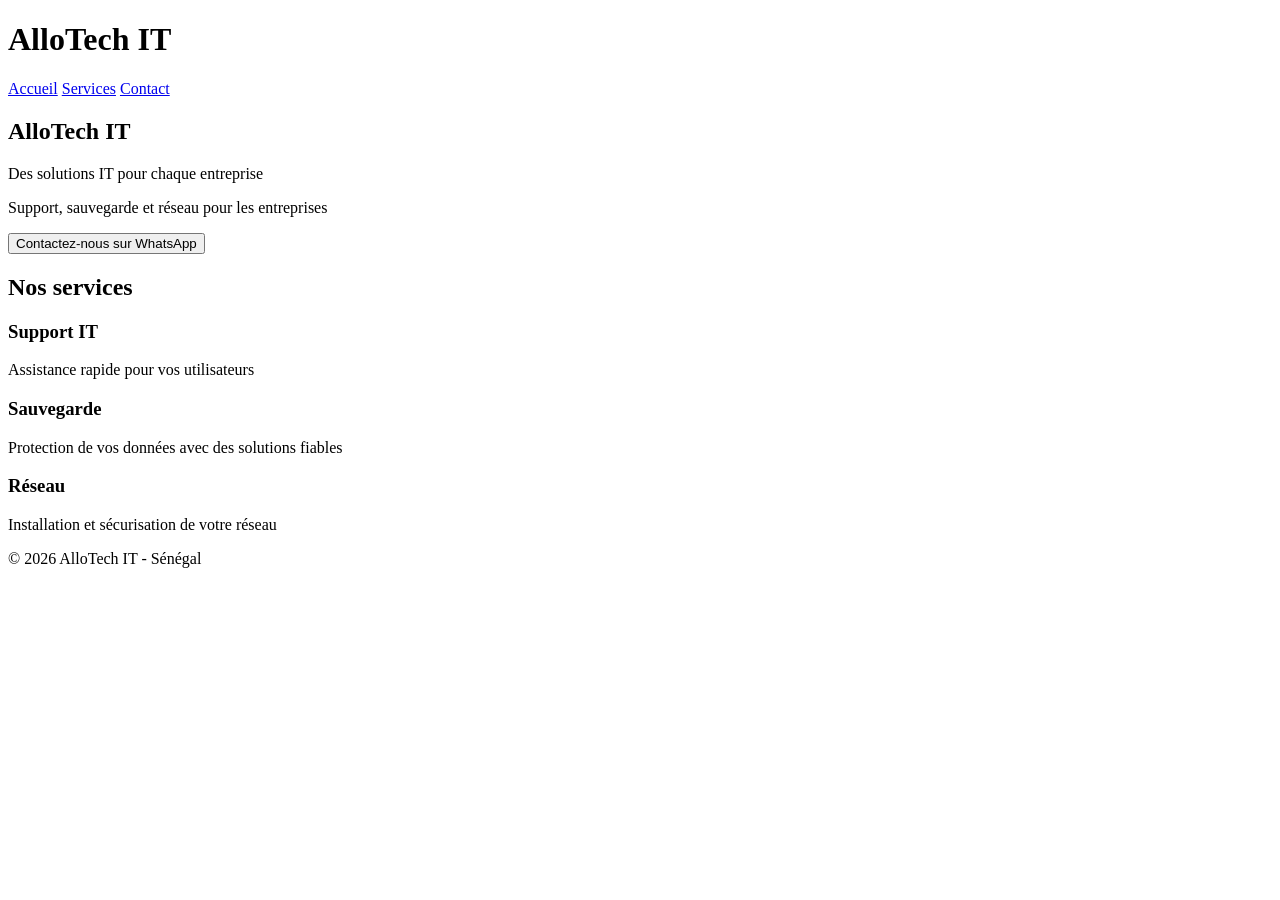
==== index.html @ cc36c5da "Premier site web" ====
<!DOCTYPE html>
<html lang="fr">
<head>
    <meta charset="UTF-8">
    <title>AlloTech IT - Support Informatique Sénégal</title>
    <link rel="stylesheet" href="style.css">
</head>

<body>

<header>
    <h1>AlloTech IT</h1>
    <nav>
        <a href="#">Accueil</a>
        <a href="#">Services</a>
        <a href="#">Contact</a>
    </nav>
</header>

<section class="hero">
    <h2>AlloTech IT</h2>

    <p class="slogan">Des solutions IT pour chaque entreprise</p>

    <p>Support, sauvegarde et réseau pour les entreprises</p>

    <a href="https://wa.me/221756447598?text=Bonjour%20je%20souhaite%20un%20service%20informatique" target="_blank">
        <button>Contactez-nous sur WhatsApp</button>
    </a>
</section>

<section class="services">
    <h2>Nos services</h2>

    <div class="cards">

        <div class="card">
            <h3>Support IT</h3>
            <p>Assistance rapide pour vos utilisateurs</p>
        </div>

        <div class="card">
            <h3>Sauvegarde</h3>
            <p>Protection de vos données avec des solutions fiables</p>
        </div>

        <div class="card">
            <h3>Réseau</h3>
            <p>Installation et sécurisation de votre réseau</p>
        </div>

    </div>
</section>

<footer>
    <p>© 2026 AlloTech IT - Sénégal</p>
</footer>

</body>
</html>
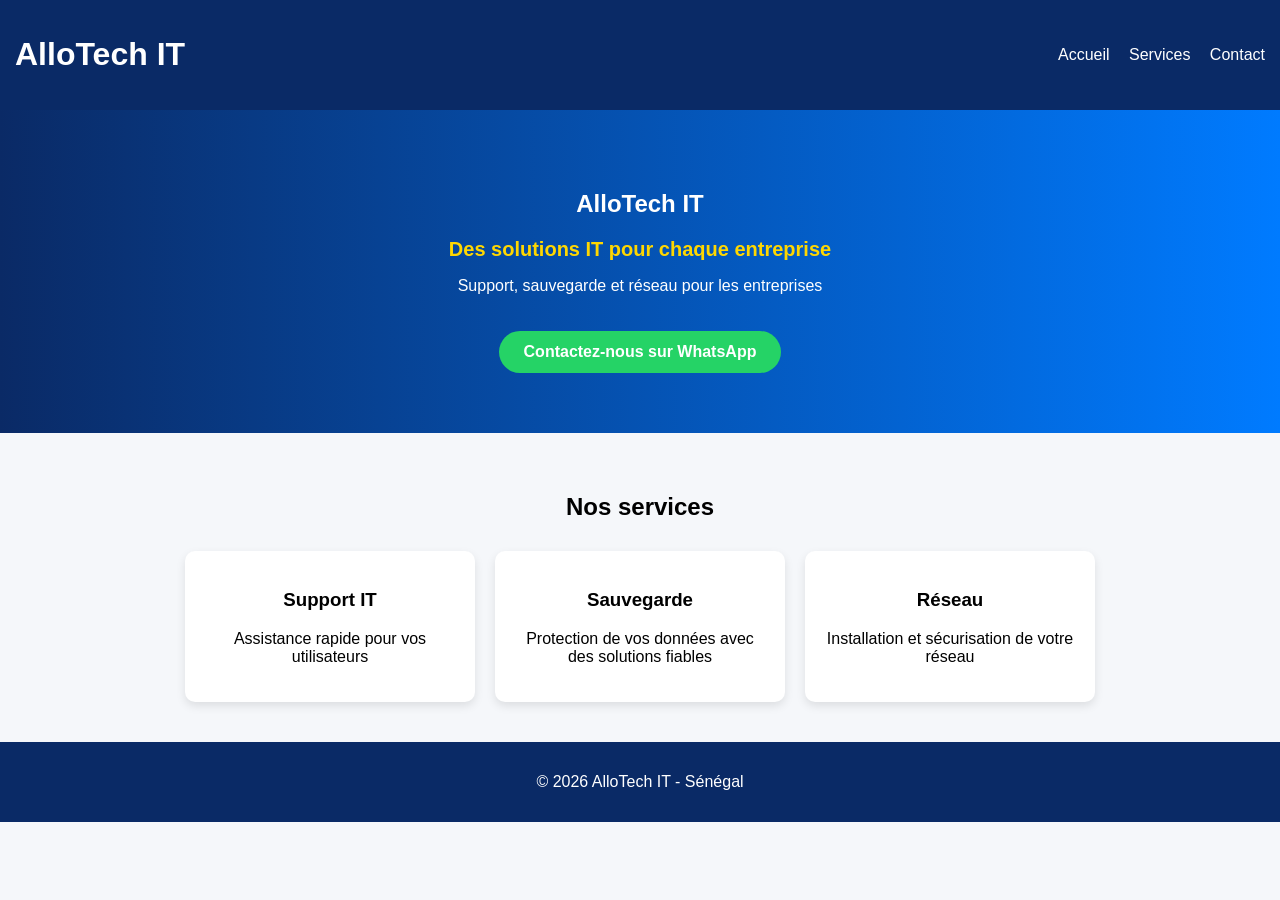
==== commit edc5c6b3: "changement" ====
--- a/index.html
+++ b/index.html
@@ -12,7 +12,7 @@
     <h1>AlloTech IT</h1>
     <nav>
         <a href="#">Accueil</a>
-        <a href="#">Services</a>
+        <a href="services.html">Services</a>
         <a href="#">Contact</a>
     </nav>
 </header>
--- a/style.css
+++ b/style.css
@@ -0,0 +1,111 @@
+body {
+    font-family: Arial, sans-serif;
+    margin: 0;
+    background-color: #f5f7fa;
+}
+
+/* HEADER */
+header {
+    background: #0a2a66;
+    color: white;
+    padding: 15px;
+    display: flex;
+    justify-content: space-between;
+    align-items: center;
+}
+
+nav a {
+    color: white;
+    margin-left: 15px;
+    text-decoration: none;
+}
+
+nav a:hover {
+    text-decoration: underline;
+}
+
+/* HERO */
+.hero {
+    text-align: center;
+    padding: 60px 20px;
+    background: linear-gradient(to right, #0a2a66, #007bff);
+    color: white;
+}
+
+.slogan {
+    font-size: 20px;
+    font-weight: bold;
+    margin: 10px 0;
+    color: #ffd700;
+}
+
+.hero button {
+    margin-top: 20px;
+    padding: 12px 25px;
+    background: #25D366;
+    border: none;
+    color: white;
+    font-size: 16px;
+    cursor: pointer;
+    border-radius: 25px;
+    font-weight: bold;
+    transition: 0.3s;
+}
+
+.hero button:hover {
+    background-color: #1ebe5d;
+    transform: scale(1.05);
+}
+
+/* SERVICES */
+.services {
+    padding: 40px;
+    text-align: center;
+}
+
+.cards {
+    display: flex;
+    justify-content: center;
+    gap: 20px;
+    margin-top: 30px;
+}
+
+.card {
+    background: white;
+    padding: 20px;
+    width: 250px;
+    border-radius: 10px;
+    box-shadow: 0px 4px 10px rgba(0,0,0,0.1);
+    transition: transform 0.3s ease, box-shadow 0.3s ease;
+}
+
+.card:hover {
+    transform: translateY(-10px);
+    box-shadow: 0px 10px 20px rgba(0,0,0,0.2);
+}
+
+/* FOOTER */
+footer {
+    background: #0a2a66;
+    color: white;
+    text-align: center;
+    padding: 15px;
+}
+
+/* MOBILE */
+@media (max-width: 768px) {
+
+    header {
+        flex-direction: column;
+        text-align: center;
+    }
+
+    .cards {
+        flex-direction: column;
+        align-items: center;
+    }
+
+    .card {
+        width: 90%;
+    }
+}
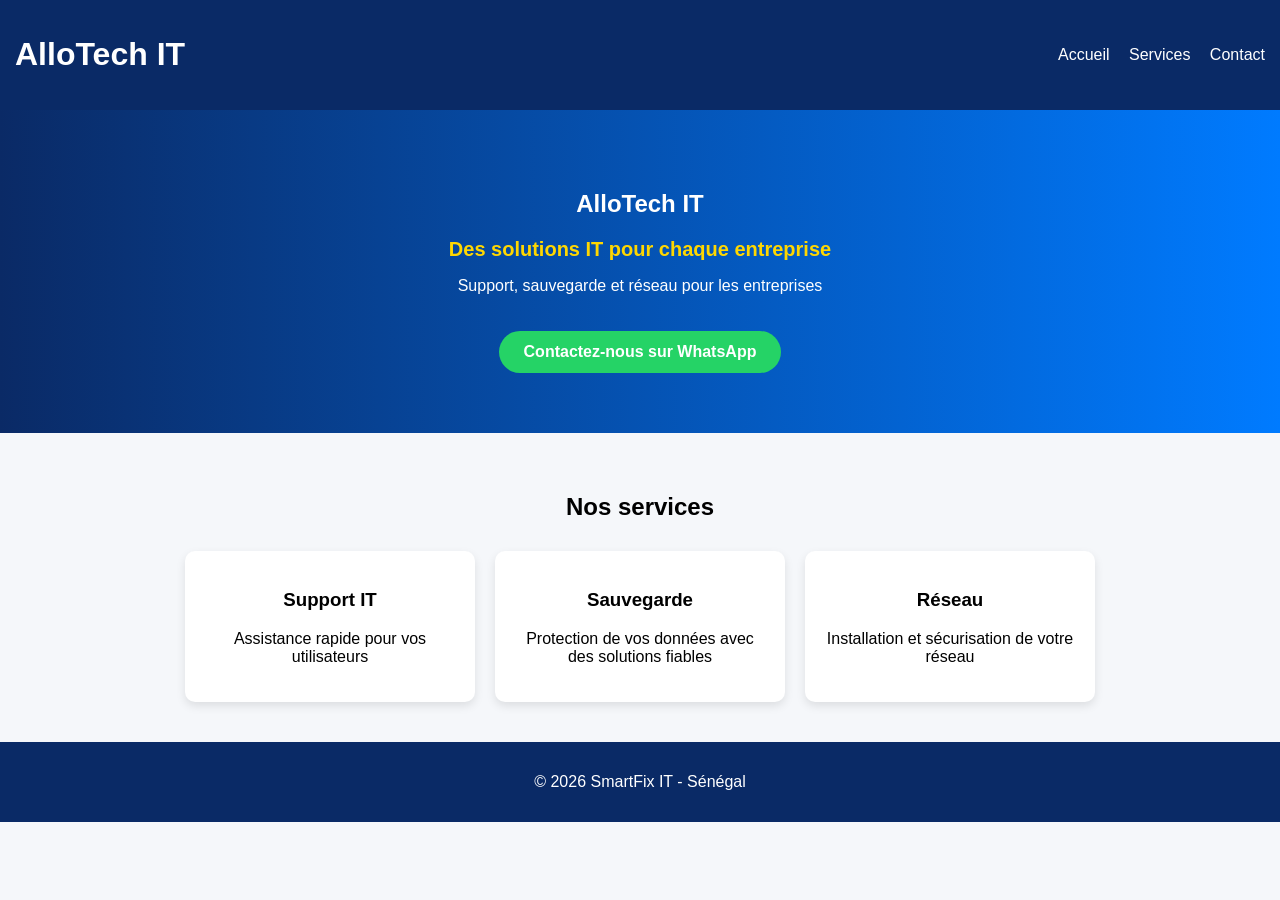
==== commit ca749d40: "modificatiosecond7" ====
--- a/index.html
+++ b/index.html
@@ -53,7 +53,7 @@
 </section>
 
 <footer>
-    <p>© 2026 AlloTech IT - Sénégal</p>
+    <p>© 2026 SmartFix IT - Sénégal</p>
 </footer>
 
 </body>
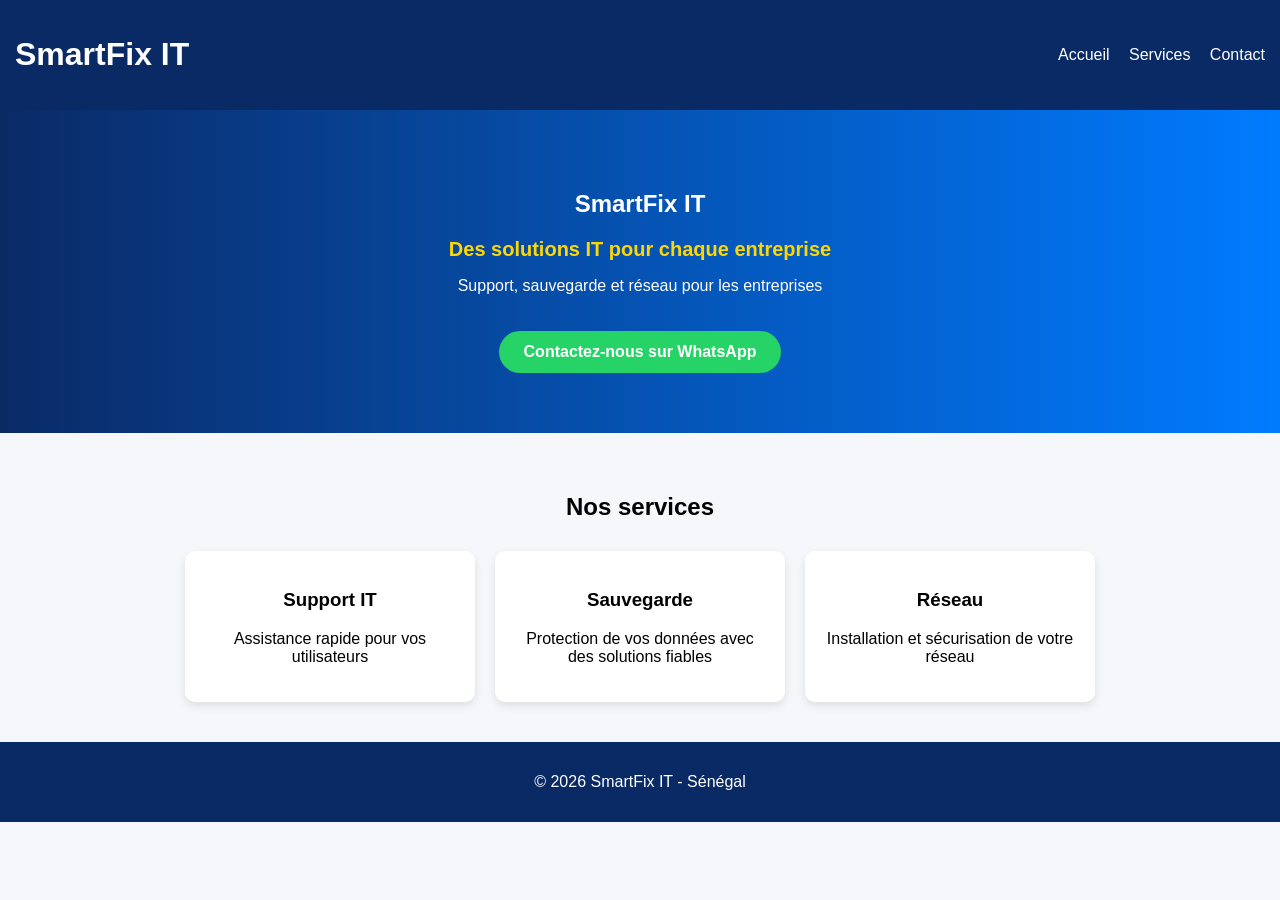
==== commit 3ea0a86a: "modificatiosecondhtml" ====
--- a/index.html
+++ b/index.html
@@ -2,14 +2,14 @@
 <html lang="fr">
 <head>
     <meta charset="UTF-8">
-    <title>AlloTech IT - Support Informatique Sénégal</title>
+    <title>SmartFix IT- Support Informatique Sénégal</title>
     <link rel="stylesheet" href="style.css">
 </head>
 
 <body>
 
 <header>
-    <h1>AlloTech IT</h1>
+    <h1>SmartFix IT</h1>
     <nav>
         <a href="#">Accueil</a>
         <a href="services.html">Services</a>
@@ -18,7 +18,7 @@
 </header>
 
 <section class="hero">
-    <h2>AlloTech IT</h2>
+    <h2>SmartFix IT</h2>
 
     <p class="slogan">Des solutions IT pour chaque entreprise</p>
 
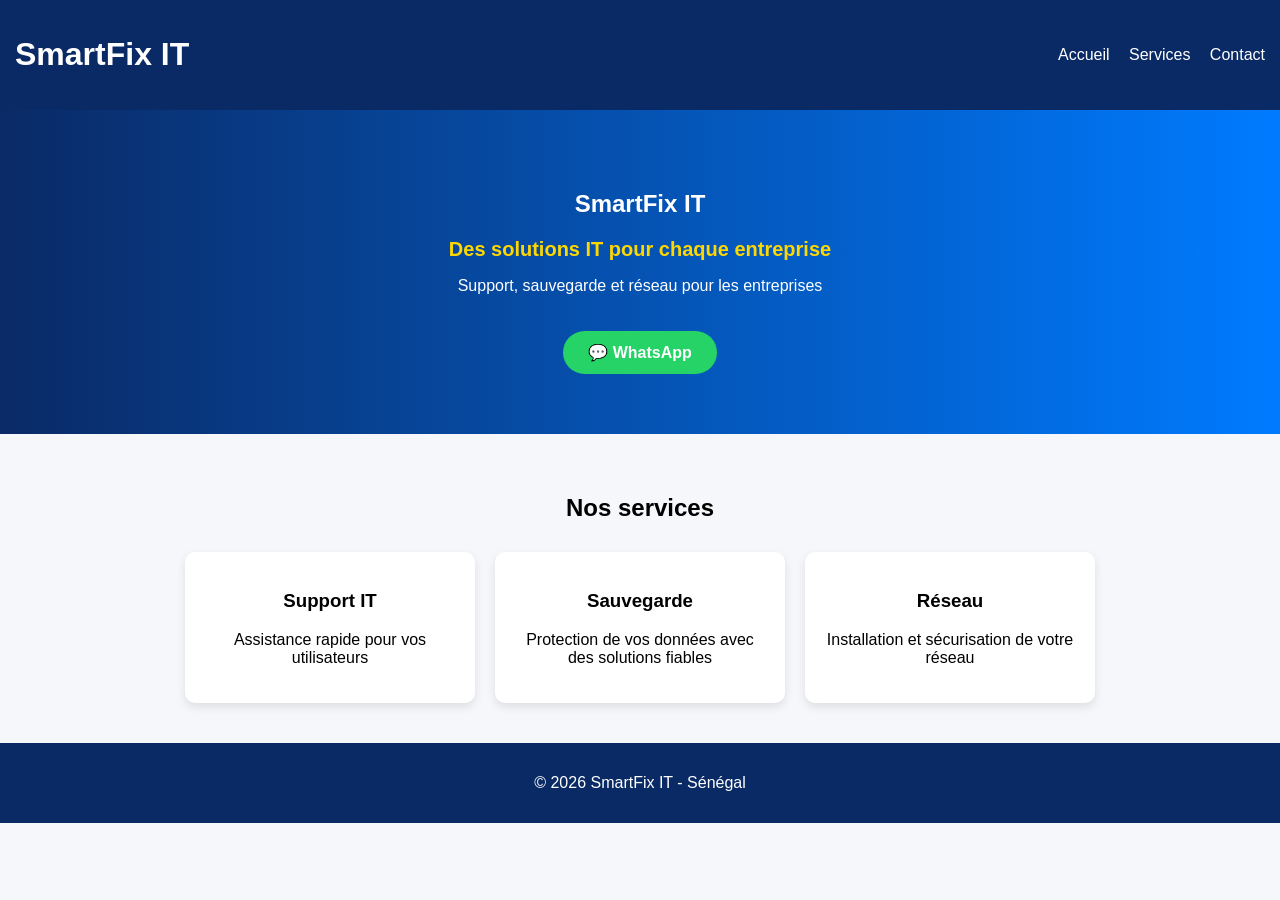
==== commit bfbec027: "modificatioN BUTTON" ====
--- a/index.html
+++ b/index.html
@@ -25,8 +25,9 @@
     <p>Support, sauvegarde et réseau pour les entreprises</p>
 
     <a href="https://wa.me/221756447598?text=Bonjour%20je%20souhaite%20un%20service%20informatique" target="_blank">
-        <button>Contactez-nous sur WhatsApp</button>
-    </a>
+    <button class="whatsapp-btn">💬 WhatsApp</button>
+
+</a>
 </section>
 
 <section class="services">
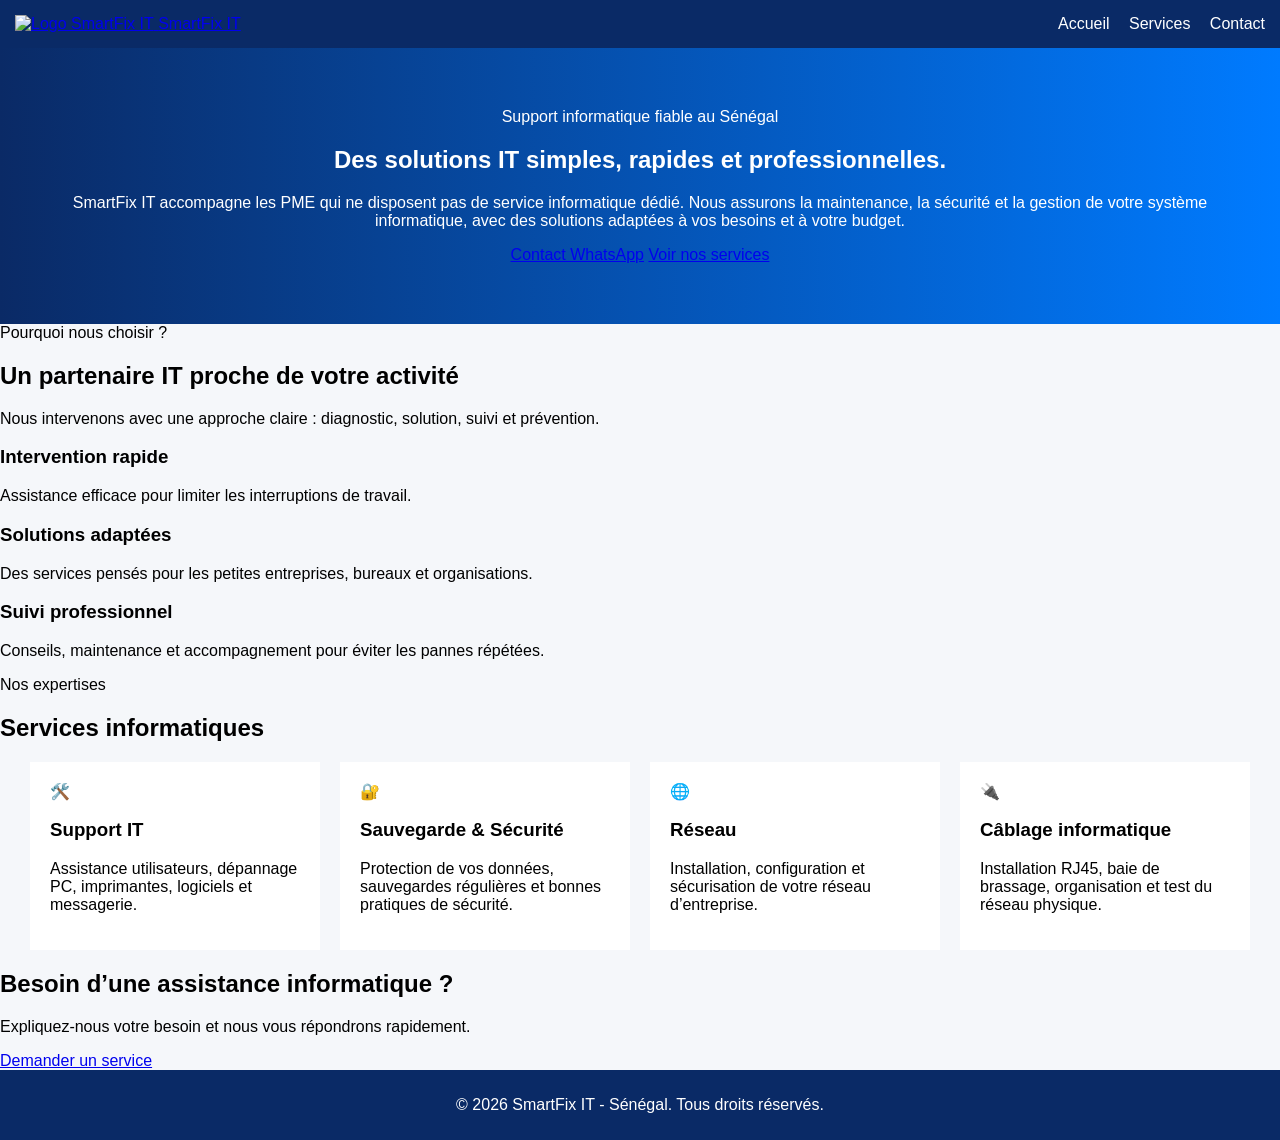
==== commit e62f3025: "text  modif" ====
--- a/index.html
+++ b/index.html
@@ -2,61 +2,104 @@
 <html lang="fr">
 <head>
     <meta charset="UTF-8">
-    <title>SmartFix IT- Support Informatique Sénégal</title>
+    <meta name="viewport" content="width=device-width, initial-scale=1.0">
+    <meta name="description" content="SmartFix IT accompagne les entreprises au Sénégal avec des services de support informatique, réseau, sauvegarde, sécurité et câblage.">
+    <title>SmartFix IT - Support Informatique au Sénégal</title>
     <link rel="stylesheet" href="style.css">
 </head>
-
 <body>
 
-<header>
-    <h1>SmartFix IT</h1>
-    <nav>
-        <a href="#">Accueil</a>
+<header class="site-header">
+    <a class="brand" href="index.html" aria-label="Accueil SmartFix IT">
+        <img src="images/logo.png" alt="Logo SmartFix IT" class="logo">
+        <span>SmartFix IT</span>
+    </a>
+    <nav class="main-nav" aria-label="Navigation principale">
+        <a class="active" href="index.html">Accueil</a>
         <a href="services.html">Services</a>
-        <a href="#">Contact</a>
+        <a href="contact.html">Contact</a>
     </nav>
 </header>
 
-<section class="hero">
-    <h2>SmartFix IT</h2>
+<main>
+    <section class="hero hero-home">
+        <div class="hero-content">
+            <span class="badge">Support informatique fiable au Sénégal</span>
+            <h1>Des solutions IT simples, rapides et professionnelles.</h1>
+            <p class="hero-text">SmartFix IT accompagne les PME qui ne disposent pas de service informatique dédié.
+Nous assurons la maintenance, la sécurité et la gestion de votre système informatique,
+avec des solutions adaptées à vos besoins et à votre budget.</p>
+            <div class="hero-actions">
+                <a class="btn btn-primary" href="https://wa.me/221756447598?text=Bonjour%20SmartFix%20IT%2C%20je%20souhaite%20un%20service%20informatique" target="_blank" rel="noopener">Contact WhatsApp</a>
+                <a class="btn btn-secondary" href="services.html">Voir nos services</a>
+            </div>
+        </div>
+    </section>
 
-    <p class="slogan">Des solutions IT pour chaque entreprise</p>
+    <section class="section intro-section">
+        <div class="section-title">
+            <span class="eyebrow">Pourquoi nous choisir ?</span>
+            <h2>Un partenaire IT proche de votre activité</h2>
+            <p>Nous intervenons avec une approche claire : diagnostic, solution, suivi et prévention.</p>
+        </div>
+        <div class="features-grid">
+            <article class="feature-card">
+                <h3>Intervention rapide</h3>
+                <p>Assistance efficace pour limiter les interruptions de travail.</p>
+            </article>
+            <article class="feature-card">
+                <h3>Solutions adaptées</h3>
+                <p>Des services pensés pour les petites entreprises, bureaux et organisations.</p>
+            </article>
+            <article class="feature-card">
+                <h3>Suivi professionnel</h3>
+                <p>Conseils, maintenance et accompagnement pour éviter les pannes répétées.</p>
+            </article>
+        </div>
+    </section>
 
-    <p>Support, sauvegarde et réseau pour les entreprises</p>
+    <section class="section services-section">
+        <div class="section-title">
+            <span class="eyebrow">Nos expertises</span>
+            <h2>Services informatiques</h2>
+        </div>
+        <div class="cards">
+            <article class="card">
+                <div class="card-icon">🛠️</div>
+                <h3>Support IT</h3>
+                <p>Assistance utilisateurs, dépannage PC, imprimantes, logiciels et messagerie.</p>
+            </article>
+            <article class="card">
+                <div class="card-icon">🔐</div>
+                <h3>Sauvegarde & Sécurité</h3>
+                <p>Protection de vos données, sauvegardes régulières et bonnes pratiques de sécurité.</p>
+            </article>
+            <article class="card">
+                <div class="card-icon">🌐</div>
+                <h3>Réseau</h3>
+                <p>Installation, configuration et sécurisation de votre réseau d’entreprise.</p>
+            </article>
+            <article class="card">
+                <div class="card-icon">🔌</div>
+                <h3>Câblage informatique</h3>
+                <p>Installation RJ45, baie de brassage, organisation et test du réseau physique.</p>
+            </article>
+        </div>
+    </section>
 
-    <a href="https://wa.me/221756447598?text=Bonjour%20je%20souhaite%20un%20service%20informatique" target="_blank">
-    <button class="whatsapp-btn">💬 WhatsApp</button>
+    <section class="cta-section">
+        <div>
+            <h2>Besoin d’une assistance informatique ?</h2>
+            <p>Expliquez-nous votre besoin et nous vous répondrons rapidement.</p>
+        </div>
+        <a class="btn btn-light" href="contact.html">Demander un service</a>
+    </section>
+</main>
 
-</a>
-</section>
-
-<section class="services">
-    <h2>Nos services</h2>
-
-    <div class="cards">
-
-        <div class="card">
-            <h3>Support IT</h3>
-            <p>Assistance rapide pour vos utilisateurs</p>
-        </div>
-
-        <div class="card">
-            <h3>Sauvegarde</h3>
-            <p>Protection de vos données avec des solutions fiables</p>
-        </div>
-
-        <div class="card">
-            <h3>Réseau</h3>
-            <p>Installation et sécurisation de votre réseau</p>
-        </div>
-
-    </div>
-</section>
-
-<footer>
-    <p>© 2026 SmartFix IT - Sénégal</p>
+<footer class="site-footer">
+    <p>© 2026 SmartFix IT - Sénégal. Tous droits réservés.</p>
 </footer>
 
+<script src="script.js"></script>
 </body>
 </html>
-
--- a/style.css
+++ b/style.css
@@ -1,7 +1,7 @@
 body {
-    font-family: Arial, sans-serif;
+    font-family: Arial;
     margin: 0;
-    background-color: #f5f7fa;
+    background: #f5f7fa;
 }
 
 /* HEADER */
@@ -11,7 +11,6 @@
     padding: 15px;
     display: flex;
     justify-content: space-between;
-    align-items: center;
 }
 
 nav a {
@@ -20,41 +19,17 @@
     text-decoration: none;
 }
 
-nav a:hover {
-    text-decoration: underline;
-}
-
 /* HERO */
 .hero {
     text-align: center;
-    padding: 60px 20px;
+    padding: 60px;
     background: linear-gradient(to right, #0a2a66, #007bff);
     color: white;
 }
 
 .slogan {
-    font-size: 20px;
+    color: gold;
     font-weight: bold;
-    margin: 10px 0;
-    color: #ffd700;
-}
-
-.hero button {
-    margin-top: 20px;
-    padding: 12px 25px;
-    background: #25D366;
-    border: none;
-    color: white;
-    font-size: 16px;
-    cursor: pointer;
-    border-radius: 25px;
-    font-weight: bold;
-    transition: 0.3s;
-}
-
-.hero button:hover {
-    background-color: #1ebe5d;
-    transform: scale(1.05);
 }
 
 /* SERVICES */
@@ -67,21 +42,12 @@
     display: flex;
     justify-content: center;
     gap: 20px;
-    margin-top: 30px;
 }
 
 .card {
     background: white;
     padding: 20px;
     width: 250px;
-    border-radius: 10px;
-    box-shadow: 0px 4px 10px rgba(0,0,0,0.1);
-    transition: transform 0.3s ease, box-shadow 0.3s ease;
-}
-
-.card:hover {
-    transform: translateY(-10px);
-    box-shadow: 0px 10px 20px rgba(0,0,0,0.2);
 }
 
 /* FOOTER */
@@ -89,23 +55,61 @@
     background: #0a2a66;
     color: white;
     text-align: center;
-    padding: 15px;
+    padding: 10px;
+}
+.whatsapp-btn {
+    margin-top: 20px;
+    padding: 12px 25px;
+    background-color: #25D366;
+    border: none;
+    color: white;
+    font-size: 16px;
+    cursor: pointer;
+    border-radius: 25px;
+    font-weight: bold;
+    transition: 0.3s;
 }
 
-/* MOBILE */
-@media (max-width: 768px) {
+.whatsapp-btn:hover {
+    background-color: #1ebe5d;
+    transform: scale(1.05);
+}
+.contact {
+    padding: 40px;
+    text-align: center;
+}
 
-    header {
-        flex-direction: column;
-        text-align: center;
-    }
+form {
+    max-width: 400px;
+    margin: auto;
+    display: flex;
+    flex-direction: column;
+}
 
-    .cards {
-        flex-direction: column;
-        align-items: center;
-    }
+form input, form textarea {
+    margin: 10px 0;
+    padding: 10px;
+    font-size: 16px;
+}
 
-    .card {
-        width: 90%;
-    }
+form button {
+    padding: 10px;
+    background: #0a2a66;
+    color: white;
+    border: none;
+    cursor: pointer;
 }
+
+.contact-info {
+    margin-top: 20px;
+}
+.card ul {
+    text-align: left;
+    margin-top: 10px;
+    padding-left: 20px;
+}
+
+.card li {
+    margin-bottom: 5px;
+}
+
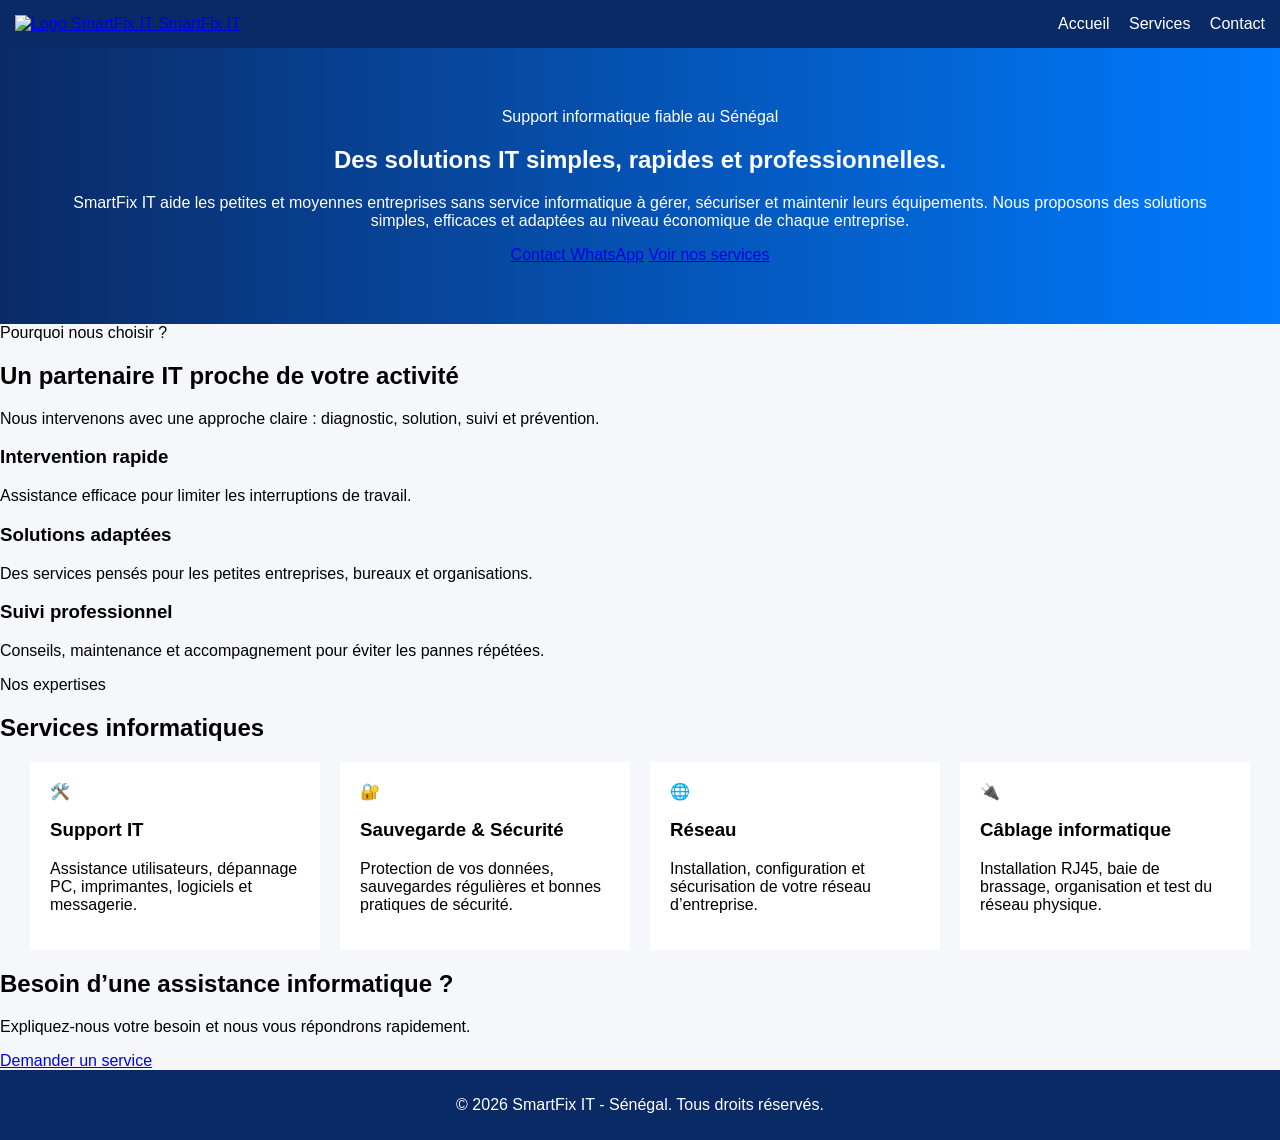
==== commit a14320f2: "text  modif" ====
--- a/index.html
+++ b/index.html
@@ -26,9 +26,9 @@
         <div class="hero-content">
             <span class="badge">Support informatique fiable au Sénégal</span>
             <h1>Des solutions IT simples, rapides et professionnelles.</h1>
-            <p class="hero-text">SmartFix IT accompagne les PME qui ne disposent pas de service informatique dédié.
-Nous assurons la maintenance, la sécurité et la gestion de votre système informatique,
-avec des solutions adaptées à vos besoins et à votre budget.</p>
+            <p class="hero-text">SmartFix IT aide les petites et moyennes entreprises sans service informatique à
+gérer, sécuriser et maintenir leurs équipements. Nous proposons des solutions simples,
+efficaces et adaptées au niveau économique de chaque entreprise.</p>
             <div class="hero-actions">
                 <a class="btn btn-primary" href="https://wa.me/221756447598?text=Bonjour%20SmartFix%20IT%2C%20je%20souhaite%20un%20service%20informatique" target="_blank" rel="noopener">Contact WhatsApp</a>
                 <a class="btn btn-secondary" href="services.html">Voir nos services</a>
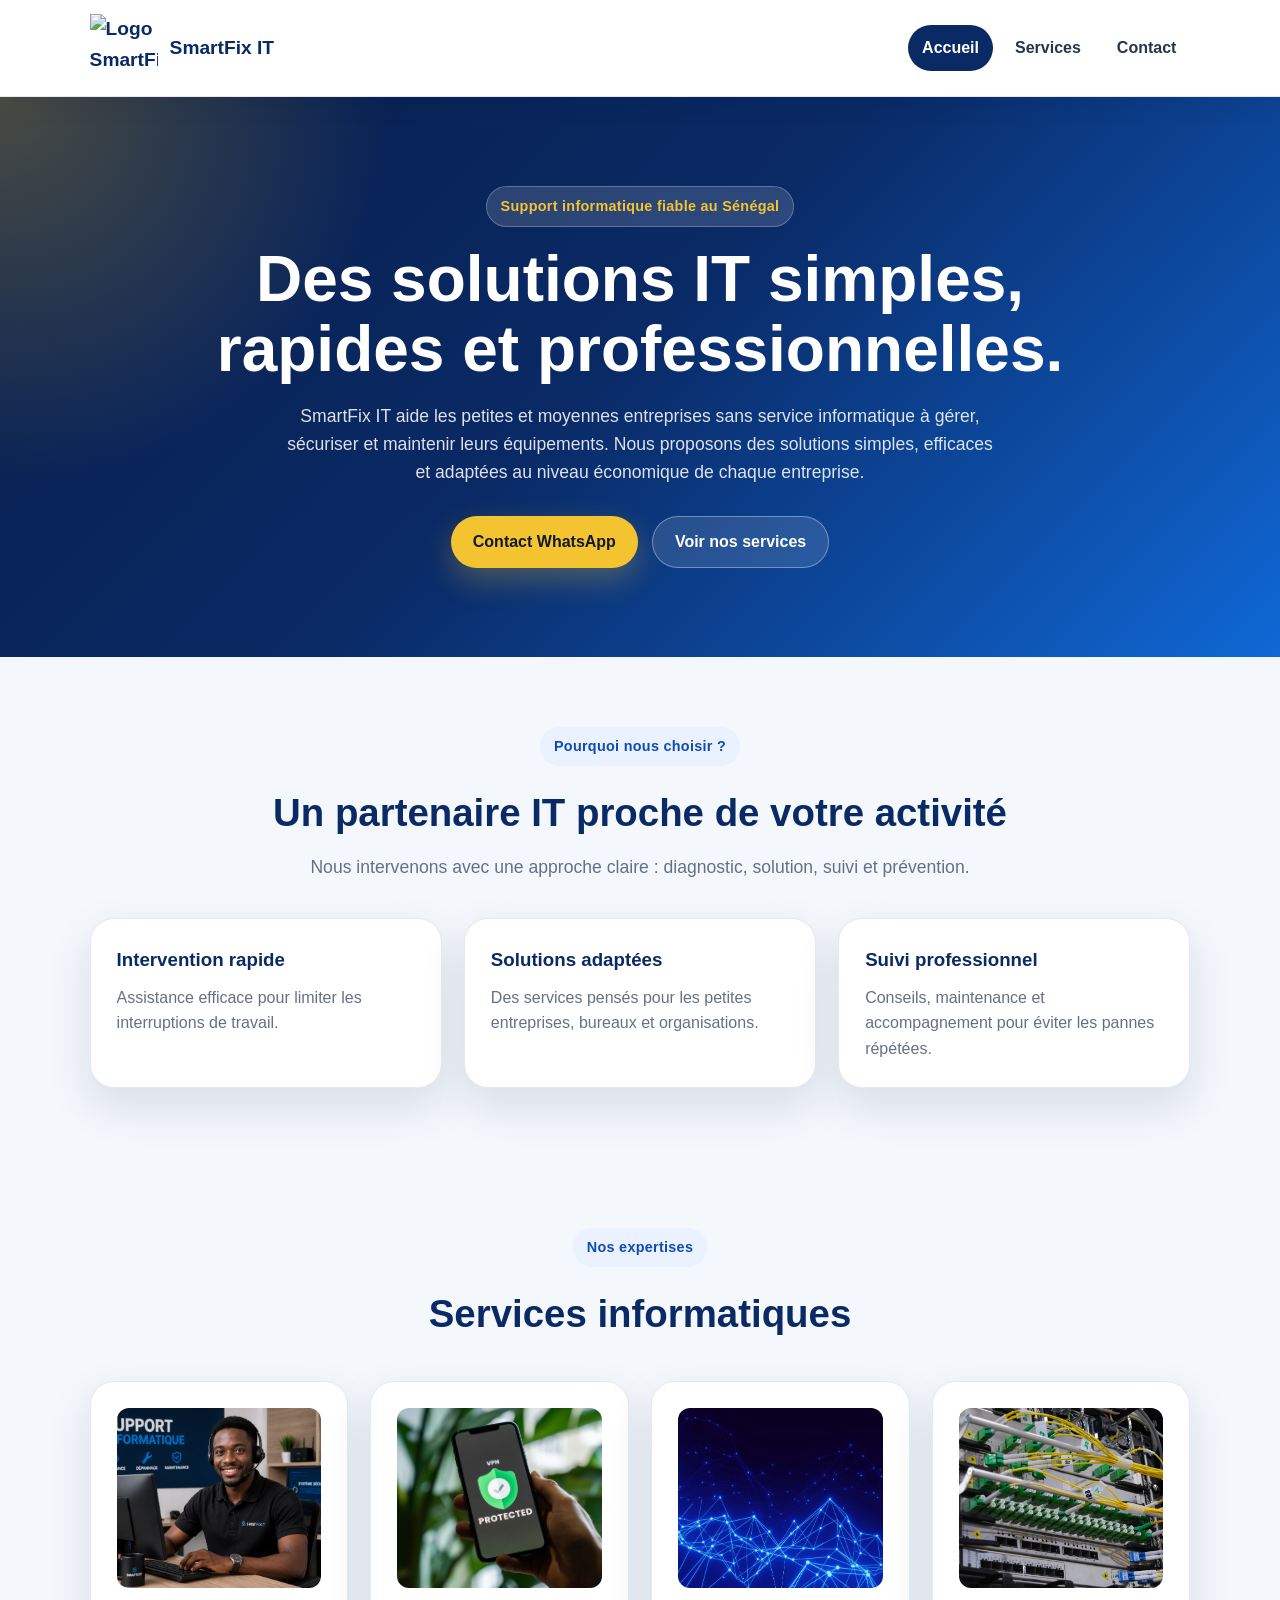
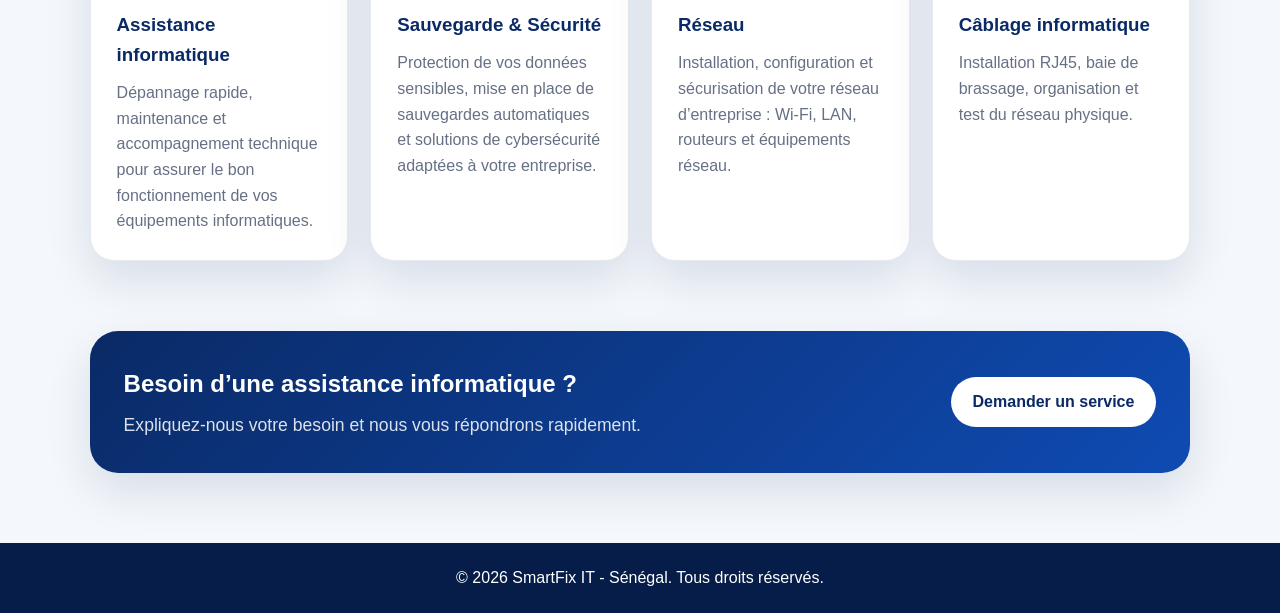
==== commit 8af2a48c: "text  modif" ====
--- a/index.html
+++ b/index.html
@@ -14,6 +14,7 @@
         <img src="images/logo.png" alt="Logo SmartFix IT" class="logo">
         <span>SmartFix IT</span>
     </a>
+
     <nav class="main-nav" aria-label="Navigation principale">
         <a class="active" href="index.html">Accueil</a>
         <a href="services.html">Services</a>
@@ -26,11 +27,16 @@
         <div class="hero-content">
             <span class="badge">Support informatique fiable au Sénégal</span>
             <h1>Des solutions IT simples, rapides et professionnelles.</h1>
-            <p class="hero-text">SmartFix IT aide les petites et moyennes entreprises sans service informatique à
-gérer, sécuriser et maintenir leurs équipements. Nous proposons des solutions simples,
-efficaces et adaptées au niveau économique de chaque entreprise.</p>
+            <p class="hero-text">
+                SmartFix IT aide les petites et moyennes entreprises sans service informatique à gérer,
+                sécuriser et maintenir leurs équipements. Nous proposons des solutions simples,
+                efficaces et adaptées au niveau économique de chaque entreprise.
+            </p>
+
             <div class="hero-actions">
-                <a class="btn btn-primary" href="https://wa.me/221756447598?text=Bonjour%20SmartFix%20IT%2C%20je%20souhaite%20un%20service%20informatique" target="_blank" rel="noopener">Contact WhatsApp</a>
+                <a class="btn btn-primary" href="https://wa.me/221756447598?text=Bonjour%20SmartFix%20IT%2C%20je%20souhaite%20un%20service%20informatique" target="_blank" rel="noopener">
+                    Contact WhatsApp
+                </a>
                 <a class="btn btn-secondary" href="services.html">Voir nos services</a>
             </div>
         </div>
@@ -42,15 +48,18 @@
             <h2>Un partenaire IT proche de votre activité</h2>
             <p>Nous intervenons avec une approche claire : diagnostic, solution, suivi et prévention.</p>
         </div>
+
         <div class="features-grid">
             <article class="feature-card">
                 <h3>Intervention rapide</h3>
                 <p>Assistance efficace pour limiter les interruptions de travail.</p>
             </article>
+
             <article class="feature-card">
                 <h3>Solutions adaptées</h3>
                 <p>Des services pensés pour les petites entreprises, bureaux et organisations.</p>
             </article>
+
             <article class="feature-card">
                 <h3>Suivi professionnel</h3>
                 <p>Conseils, maintenance et accompagnement pour éviter les pannes répétées.</p>
@@ -63,26 +72,49 @@
             <span class="eyebrow">Nos expertises</span>
             <h2>Services informatiques</h2>
         </div>
+
         <div class="cards">
             <article class="card">
-                <div class="card-icon">🛠️</div>
-                <h3>Support IT</h3>
-                <p>Assistance utilisateurs, dépannage PC, imprimantes, logiciels et messagerie.</p>
+                <div class="card-image">
+                    <img src="images/support.jpg" alt="Assistance informatique">
+                </div>
+                <h3>Assistance informatique</h3>
+                <p>
+                    Dépannage rapide, maintenance et accompagnement technique pour assurer le bon
+                    fonctionnement de vos équipements informatiques.
+                </p>
             </article>
+
             <article class="card">
-                <div class="card-icon">🔐</div>
+                <div class="card-image">
+                    <img src="images/security.jpg" alt="Sécurité informatique">
+                </div>
                 <h3>Sauvegarde & Sécurité</h3>
-                <p>Protection de vos données, sauvegardes régulières et bonnes pratiques de sécurité.</p>
+                <p>
+                    Protection de vos données sensibles, mise en place de sauvegardes automatiques
+                    et solutions de cybersécurité adaptées à votre entreprise.
+                </p>
             </article>
+
             <article class="card">
-                <div class="card-icon">🌐</div>
+                <div class="card-image">
+                    <img src="images/network.jpg" alt="Réseau informatique">
+                </div>
                 <h3>Réseau</h3>
-                <p>Installation, configuration et sécurisation de votre réseau d’entreprise.</p>
+                <p>
+                    Installation, configuration et sécurisation de votre réseau d’entreprise :
+                    Wi-Fi, LAN, routeurs et équipements réseau.
+                </p>
             </article>
+
             <article class="card">
-                <div class="card-icon">🔌</div>
+                <div class="card-image">
+                    <img src="images/cablage.jpg" alt="Câblage informatique">
+                </div>
                 <h3>Câblage informatique</h3>
-                <p>Installation RJ45, baie de brassage, organisation et test du réseau physique.</p>
+                <p>
+                    Installation RJ45, baie de brassage, organisation et test du réseau physique.
+                </p>
             </article>
         </div>
     </section>
@@ -92,6 +124,7 @@
             <h2>Besoin d’une assistance informatique ?</h2>
             <p>Expliquez-nous votre besoin et nous vous répondrons rapidement.</p>
         </div>
+
         <a class="btn btn-light" href="contact.html">Demander un service</a>
     </section>
 </main>
@@ -102,4 +135,4 @@
 
 <script src="script.js"></script>
 </body>
-</html>
+</html>
--- a/style.css
+++ b/style.css
@@ -1,115 +1,457 @@
+:root {
+    --primary: #0a2a66;
+    --primary-light: #0f4bb3;
+    --accent: #f4c430;
+    --whatsapp: #25d366;
+    --text: #172033;
+    --muted: #667085;
+    --bg: #f4f7fb;
+    --white: #ffffff;
+    --border: #e6eaf0;
+    --shadow: 0 18px 45px rgba(10, 42, 102, 0.12);
+}
+
+* {
+    box-sizing: border-box;
+}
+
 body {
-    font-family: Arial;
     margin: 0;
-    background: #f5f7fa;
-}
-
-/* HEADER */
-header {
-    background: #0a2a66;
-    color: white;
-    padding: 15px;
+    font-family: Arial, Helvetica, sans-serif;
+    color: var(--text);
+    background: var(--bg);
+    line-height: 1.6;
+}
+
+a {
+    color: inherit;
+}
+
+.site-header {
+    position: sticky;
+    top: 0;
+    z-index: 10;
     display: flex;
     justify-content: space-between;
-}
-
-nav a {
-    color: white;
-    margin-left: 15px;
+    align-items: center;
+    gap: 24px;
+    padding: 14px 7%;
+    background: rgba(255, 255, 255, 0.96);
+    border-bottom: 1px solid var(--border);
+    box-shadow: 0 8px 25px rgba(16, 24, 40, 0.06);
+}
+
+.brand {
+    display: flex;
+    align-items: center;
+    gap: 12px;
     text-decoration: none;
-}
-
-/* HERO */
+    font-weight: 800;
+    color: var(--primary);
+    font-size: 1.2rem;
+}
+
+.logo {
+    width: 68px;
+    height: 68px;
+    object-fit: contain;
+}
+
+.main-nav {
+    display: flex;
+    align-items: center;
+    gap: 8px;
+}
+
+.main-nav a {
+    text-decoration: none;
+    padding: 10px 14px;
+    border-radius: 999px;
+    font-weight: 700;
+    color: #26344d;
+    transition: 0.25s ease;
+}
+
+.main-nav a:hover,
+.main-nav a.active {
+    background: var(--primary);
+    color: var(--white);
+}
+
+.hero,
+.page-hero {
+    color: var(--white);
+    text-align: center;
+    background:
+        radial-gradient(circle at top left, rgba(244, 196, 48, 0.28), transparent 28%),
+        linear-gradient(135deg, #071d49 0%, #0a2a66 48%, #0f68d6 100%);
+}
+
 .hero {
+    min-height: 560px;
+    display: flex;
+    align-items: center;
+    justify-content: center;
+    padding: 80px 7%;
+}
+
+.hero-content {
+    max-width: 850px;
+}
+
+.badge,
+.eyebrow {
+    display: inline-flex;
+    align-items: center;
+    justify-content: center;
+    padding: 8px 14px;
+    border-radius: 999px;
+    font-size: 0.9rem;
+    font-weight: 800;
+    letter-spacing: 0.02em;
+}
+
+.badge {
+    background: rgba(255, 255, 255, 0.14);
+    border: 1px solid rgba(255, 255, 255, 0.25);
+    color: var(--accent);
+}
+
+.eyebrow {
+    color: var(--primary-light);
+    background: #eaf2ff;
+}
+
+.hero h1,
+.page-hero h1 {
+    margin: 18px auto;
+    font-size: clamp(2.2rem, 5vw, 4.4rem);
+    line-height: 1.08;
+    max-width: 980px;
+}
+
+.hero-text,
+.page-hero p,
+.section-title p,
+.cta-section p {
+    max-width: 720px;
+    margin: 0 auto;
+    color: rgba(255, 255, 255, 0.86);
+    font-size: 1.1rem;
+}
+
+.hero-actions {
+    display: flex;
+    justify-content: center;
+    gap: 14px;
+    flex-wrap: wrap;
+    margin-top: 30px;
+}
+
+.btn {
+    display: inline-flex;
+    align-items: center;
+    justify-content: center;
+    min-height: 46px;
+    padding: 12px 22px;
+    border: 0;
+    border-radius: 999px;
+    text-decoration: none;
+    font-weight: 800;
+    cursor: pointer;
+    transition: 0.25s ease;
+}
+
+.btn:hover {
+    transform: translateY(-2px);
+}
+
+.btn-primary {
+    background: var(--accent);
+    color: #111827;
+    box-shadow: 0 12px 30px rgba(244, 196, 48, 0.28);
+}
+
+.btn-secondary {
+    background: rgba(255, 255, 255, 0.12);
+    color: var(--white);
+    border: 1px solid rgba(255, 255, 255, 0.35);
+}
+
+.btn-light {
+    background: var(--white);
+    color: var(--primary);
+}
+
+.btn-whatsapp {
+    background: var(--whatsapp);
+    color: var(--white);
+    margin-top: 18px;
+}
+
+.page-hero {
+    padding: 80px 7%;
+}
+
+.section {
+    padding: 70px 7%;
+}
+
+.section-title {
     text-align: center;
-    padding: 60px;
-    background: linear-gradient(to right, #0a2a66, #007bff);
-    color: white;
-}
-
-.slogan {
-    color: gold;
-    font-weight: bold;
-}
-
-/* SERVICES */
-.services {
-    padding: 40px;
+    max-width: 760px;
+    margin: 0 auto 36px;
+}
+
+.section-title h2 {
+    margin: 16px 0 10px;
+    color: var(--primary);
+    font-size: clamp(1.8rem, 3vw, 2.7rem);
+}
+
+.section-title p {
+    color: var(--muted);
+}
+
+.features-grid,
+.cards {
+    display: grid;
+    grid-template-columns: repeat(3, minmax(0, 1fr));
+    gap: 22px;
+}
+
+.cards {
+    grid-template-columns: repeat(4, minmax(0, 1fr));
+}
+
+.feature-card,
+.card,
+.contact-card,
+.contact-form,
+.thanks-card {
+    background: var(--white);
+    border: 1px solid var(--border);
+    border-radius: 24px;
+    box-shadow: var(--shadow);
+}
+
+.feature-card,
+.card {
+    padding: 26px;
+}
+
+.feature-card h3,
+.card h3 {
+    margin: 0 0 10px;
+    color: var(--primary);
+}
+
+.feature-card p,
+.card p {
+    margin: 0;
+    color: var(--muted);
+}
+
+.card-icon {
+    width: 54px;
+    height: 54px;
+    display: flex;
+    align-items: center;
+    justify-content: center;
+    margin-bottom: 16px;
+    border-radius: 16px;
+    background: #eef5ff;
+    font-size: 1.6rem;
+}
+
+.card ul {
+    margin: 18px 0 0;
+    padding-left: 20px;
+    color: var(--muted);
+}
+
+.cta-section {
+    margin: 0 7% 70px;
+    padding: 34px;
+    display: flex;
+    align-items: center;
+    justify-content: space-between;
+    gap: 24px;
+    border-radius: 28px;
+    color: var(--white);
+    background: linear-gradient(135deg, var(--primary), var(--primary-light));
+    box-shadow: var(--shadow);
+}
+
+.cta-section h2 {
+    margin: 0 0 8px;
+}
+
+.contact-section {
+    display: grid;
+    grid-template-columns: 0.85fr 1.15fr;
+    gap: 24px;
+    align-items: start;
+}
+
+.contact-card,
+.contact-form {
+    padding: 30px;
+}
+
+.contact-card h2,
+.contact-form h2 {
+    margin-top: 0;
+    color: var(--primary);
+}
+
+.contact-card a:not(.btn) {
+    color: var(--primary-light);
+    text-decoration: none;
+    font-weight: 700;
+}
+
+.contact-form {
+    display: flex;
+    flex-direction: column;
+    gap: 10px;
+}
+
+.contact-form label {
+    font-weight: 800;
+    color: #344054;
+}
+
+.contact-form input,
+.contact-form textarea {
+    width: 100%;
+    border: 1px solid #d0d5dd;
+    border-radius: 14px;
+    padding: 13px 14px;
+    font-size: 1rem;
+    font-family: inherit;
+    background: #fbfcff;
+}
+
+.contact-form input:focus,
+.contact-form textarea:focus {
+    outline: 3px solid rgba(15, 75, 179, 0.14);
+    border-color: var(--primary-light);
+}
+
+.site-footer {
+    padding: 22px 7%;
     text-align: center;
-}
-
-.cards {
-    display: flex;
-    justify-content: center;
-    gap: 20px;
+    color: var(--white);
+    background: #071d49;
+}
+
+.site-footer p {
+    margin: 0;
+}
+
+.thanks-page {
+    min-height: 100vh;
+    display: flex;
+    align-items: center;
+    justify-content: center;
+    padding: 24px;
+    background: linear-gradient(135deg, #071d49, #0f68d6);
+}
+
+.thanks-card {
+    max-width: 620px;
+    padding: 44px;
+    text-align: center;
+}
+
+.thanks-logo {
+    width: 110px;
+    height: 110px;
+    object-fit: contain;
+}
+
+.thanks-card h1 {
+    color: var(--primary);
+}
+
+.thanks-card p {
+    color: var(--muted);
+}
+
+@media (max-width: 1000px) {
+    .cards {
+        grid-template-columns: repeat(2, minmax(0, 1fr));
+    }
+
+    .features-grid,
+    .contact-section {
+        grid-template-columns: 1fr;
+    }
+}
+
+@media (max-width: 720px) {
+    .site-header {
+        position: static;
+        flex-direction: column;
+        padding: 14px 18px;
+    }
+
+    .main-nav {
+        width: 100%;
+        justify-content: center;
+        flex-wrap: wrap;
+    }
+
+    .logo {
+        width: 58px;
+        height: 58px;
+    }
+
+    .hero {
+        min-height: auto;
+        padding: 60px 20px;
+    }
+
+    .page-hero,
+    .section {
+        padding: 52px 20px;
+    }
+
+    .cards {
+        grid-template-columns: 1fr;
+    }
+
+    .cta-section {
+        margin: 0 20px 52px;
+        flex-direction: column;
+        align-items: flex-start;
+    }
+
+    .hero-actions {
+        flex-direction: column;
+    }
+
+    .btn {
+        width: 100%;
+    }
+}
+.card-image img {
+    width: 100%;
+    height: 180px;
+    object-fit: cover;
+    border-radius: 12px;
+    margin-bottom: 15px;
 }
 
 .card {
-    background: white;
-    padding: 20px;
-    width: 250px;
-}
-
-/* FOOTER */
-footer {
-    background: #0a2a66;
-    color: white;
-    text-align: center;
-    padding: 10px;
-}
-.whatsapp-btn {
-    margin-top: 20px;
-    padding: 12px 25px;
-    background-color: #25D366;
-    border: none;
-    color: white;
-    font-size: 16px;
-    cursor: pointer;
-    border-radius: 25px;
-    font-weight: bold;
-    transition: 0.3s;
-}
-
-.whatsapp-btn:hover {
-    background-color: #1ebe5d;
-    transform: scale(1.05);
-}
-.contact {
-    padding: 40px;
-    text-align: center;
-}
-
-form {
-    max-width: 400px;
-    margin: auto;
-    display: flex;
-    flex-direction: column;
-}
-
-form input, form textarea {
-    margin: 10px 0;
-    padding: 10px;
-    font-size: 16px;
-}
-
-form button {
-    padding: 10px;
-    background: #0a2a66;
-    color: white;
-    border: none;
-    cursor: pointer;
-}
-
-.contact-info {
-    margin-top: 20px;
-}
-.card ul {
-    text-align: left;
-    margin-top: 10px;
-    padding-left: 20px;
-}
-
-.card li {
-    margin-bottom: 5px;
-}
-
+    overflow: hidden;
+}
+
+.card img {
+    transition: transform 0.4s ease;
+}
+
+.card:hover img {
+    transform: scale(1.08);
+}
